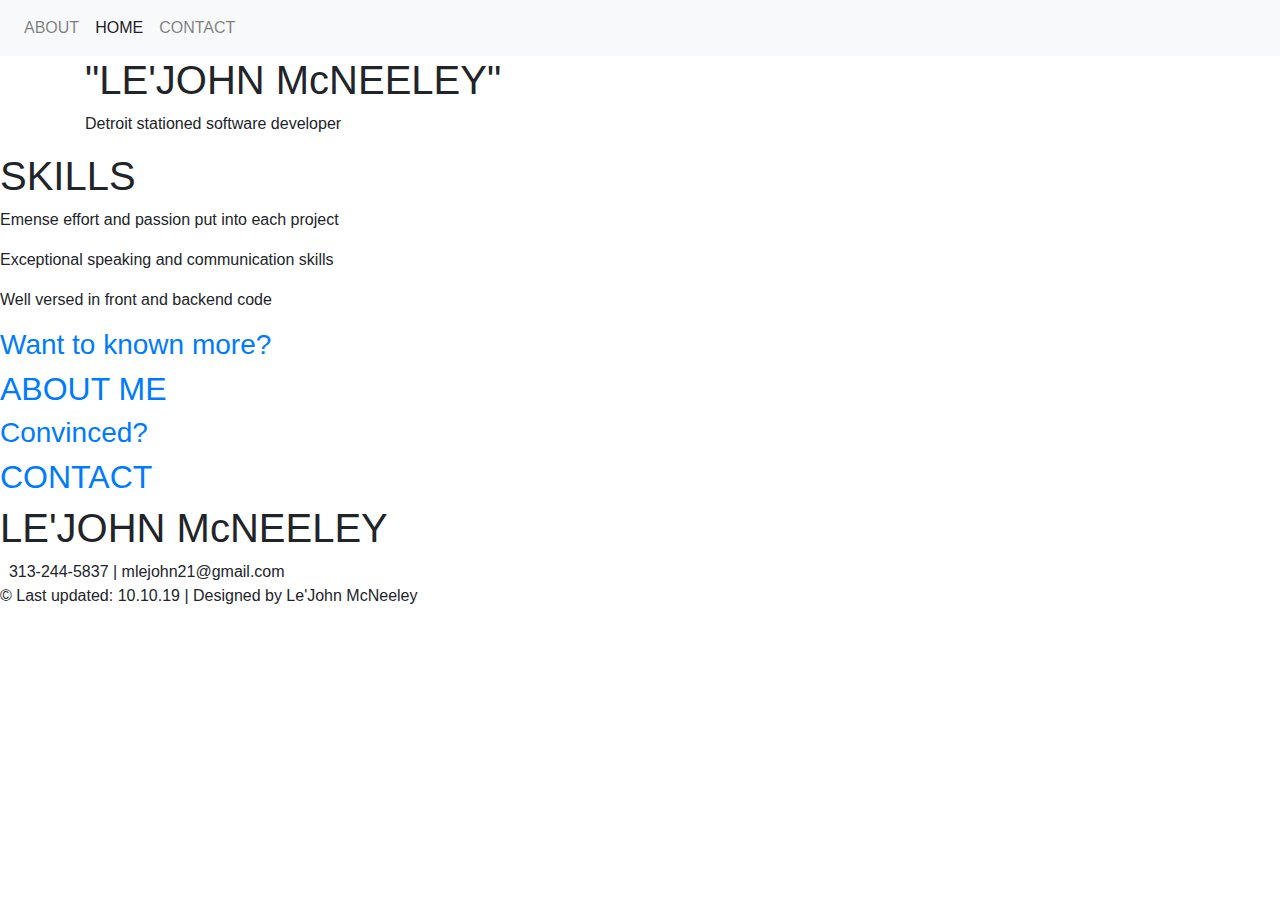
==== Index.html @ df3cfb6c "secondpush" ====
<!DOCTYPE html>
<html>

<head>
    <meta charset="utf-8">
    <title></title>
    <meta name="author" content="">
    <meta name="description" content="">
    <meta name="viewport" content="width=device-width, initial-scale=1">

    <link rel="stylesheet" href="https://use.fontawesome.com/releases/v5.2.0/css/all.css"
        integrity="sha384-hWVjflwFxL6sNzntih27bfxkr27PmbbK/iSvJ+a4+0owXq79v+lsFkW54bOGbiDQ" crossorigin="anonymous">
    <link href="css/normalize.css" rel="stylesheet">
    <link href="../css/index.css" rel="stylesheet">
    <link rel="stylesheet" href="https://stackpath.bootstrapcdn.com/bootstrap/4.3.1/css/bootstrap.min.css"
        integrity="sha384-ggOyR0iXCbMQv3Xipma34MD+dH/1fQ784/j6cY/iJTQUOhcWr7x9JvoRxT2MZw1T" crossorigin="anonymous">
</head>

<body>
    <!---------------- navbar----------------->
    <div class="nav-container">
        <nav class="navbar navbar-expand-lg navbar-light bg-light">
            <div class="collapse navbar-collapse" id="navbarNavAltMarkup">
                <div class="navbar-nav">
                    <a id="nav-text1" class="nav-item nav-link" href="AboutMe.html">ABOUT</a>
                    <a id="nav-text2" class="nav-item nav-link active" href="Index.html">HOME<span
                            class="sr-only">(current)</span></a>
                    <a id="nav-text3" class="nav-item nav-link" href="Contact.html">CONTACT</a>
                </div>
            </div>
        </nav>
    </div>
    <!---------------- navbar----------------->



    <section>
        <div class="container">
            <h1 class="title">"LE'JOHN McNEELEY"</h1>
            <p class="home-paragraph">Detroit stationed software developer </p>
        </div>

        <!-- icons -->
        <div class="icons">
        <a href="https://www.linkedin.com/in/lejohn-mcneeley-910022193/"><i id="linkedin" class="fab fa-linkedin"></i></a>
            <a href="https://www.facebook.com/"><i id="twitter" class="fab fa-facebook-square"></i></a>
           <a href="https://github.com/lejohnm"> <i id="github" class="fab fa-github-square"></i></a>
        </div>

        <div class="arrow-container">
            <i id="arrow-down" class="fas fa-caret-down"></i>
        </div>
    </section>


    <section class="home-scroll">
        <h1 class="title2">SKILLS</h1>
        <div class="strength-container">
            <div class="strengths-row">
                <div class="strengths">
                    <i class="fas fa-heart"></i>
                </div>
                <div class="strengths">
                    <i class="far fa-comments"></i>
                </div>
                <div class="strengths">
                    <i class="fas fa-laptop-code"></i>
                </div>
            </div>
            <div class="strengths-row">
                <p class="skill-text">Emense effort and passion put into each project</p>
                <p class="skill-text">Exceptional speaking and communication skills</p>
                <p class="skill-text">Well versed in front and backend code</p>
            </div>
        </div>
        <div class="arrow-container">
                <i id="arrow-down2" class="fas fa-caret-down"></i>
            </div>


    </section>



    <section>
        <div class="main-container">
            <div class="flex-child1">
                <div class="about-link">
                    <a href="AboutMe.html"> 
                <h3 class="more">Want to known more?</h3>
                <h2 class="more2">ABOUT ME</h2>
                </a>
            </div>
            </div>
            <div class="flex-child2">
                    <div class="contact-link">
                        <a href="Contact.html">
                            <h3 class="convince">Convinced?</h3>
                            <h2 class="more3">CONTACT</h2>
                        </a>
                            </div>
            </div>
        </div>
    

    </section>


<!--footer-->
    <div class="footer">
        <h1>
            <span class="foot-title">
                LE'JOHN McNEELEY
            </span>
        </h1>
            <span>
                <i class="phone">
                </i>
                &nbsp; 313-244-5837 | mlejohn21@gmail.com
            </span>
        <div class="footer-bottom">
            &copy; Last updated: 10.10.19 | Designed by Le'John McNeeley
        </div>
        </div>



        <script src="https://ajax.googleapis.com/ajax/libs/jquery/2.1.4/jquery.min.js"></script>
</body>
</html>
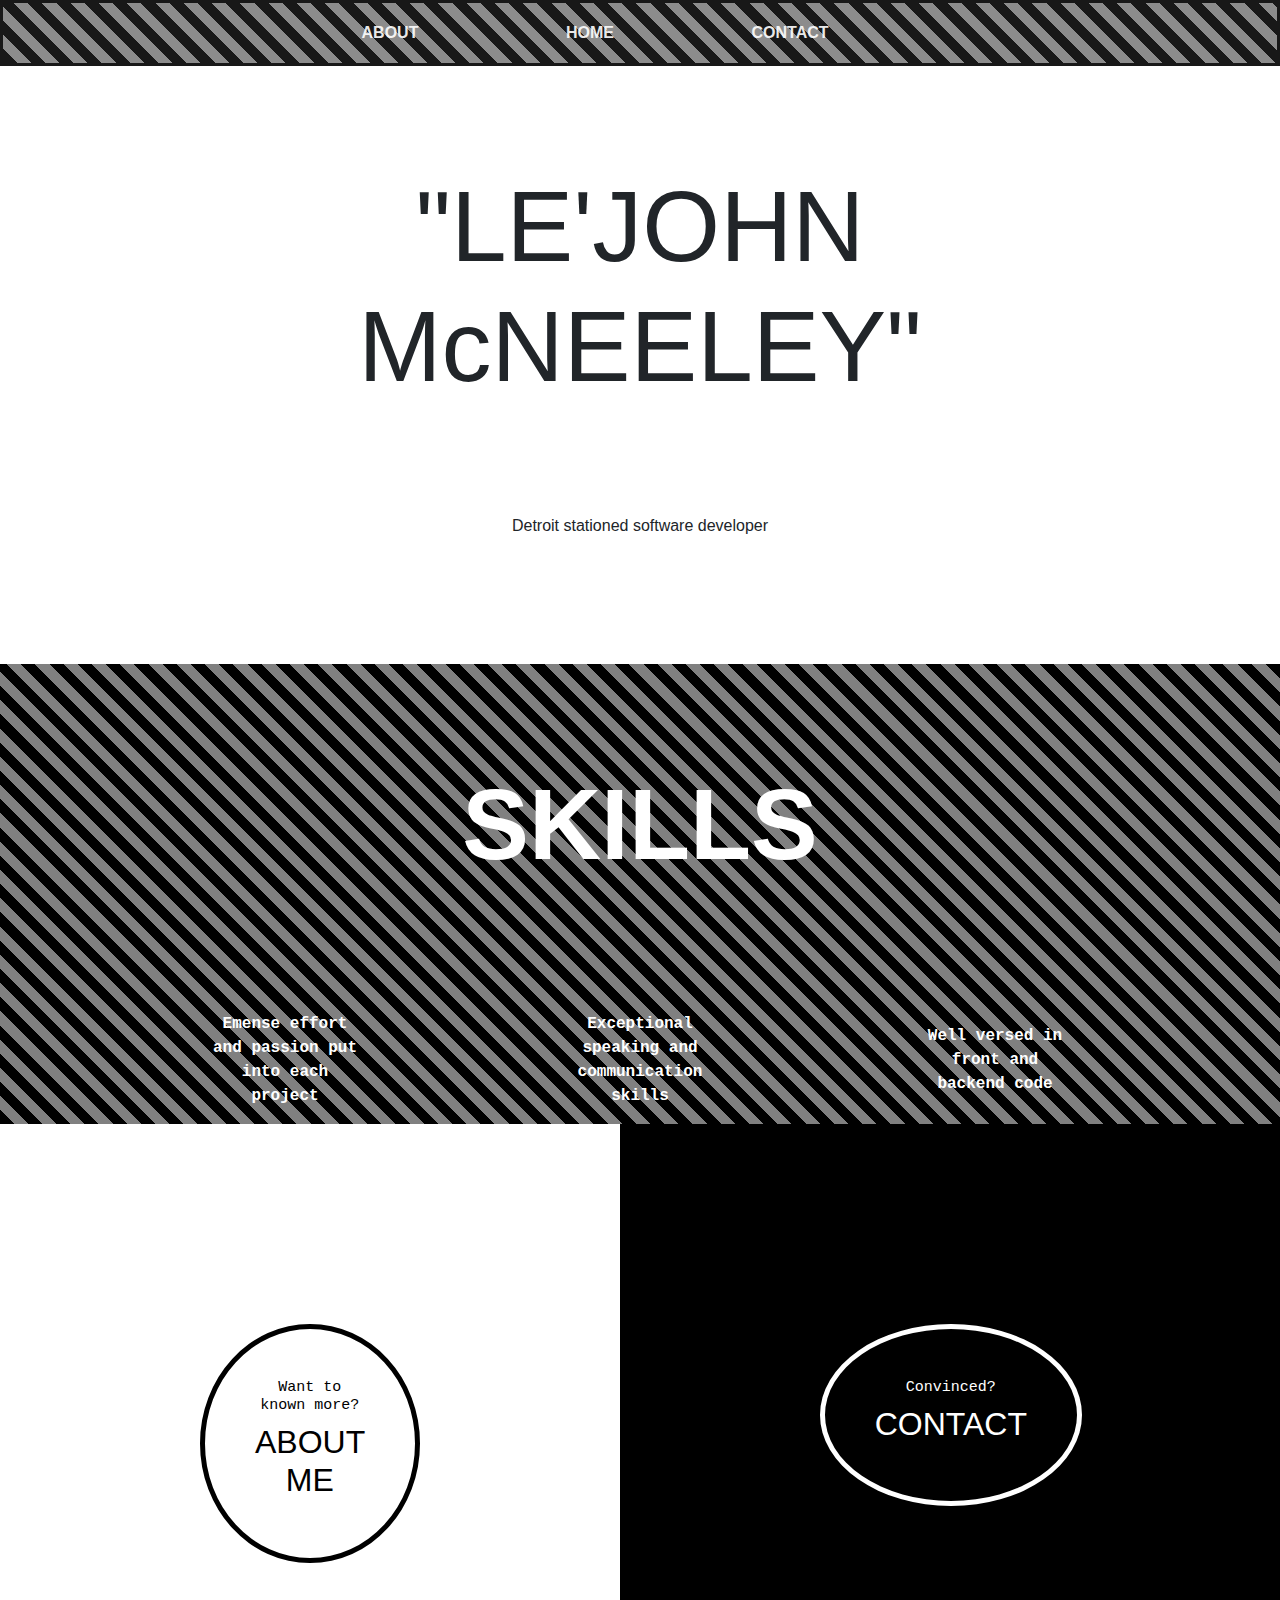
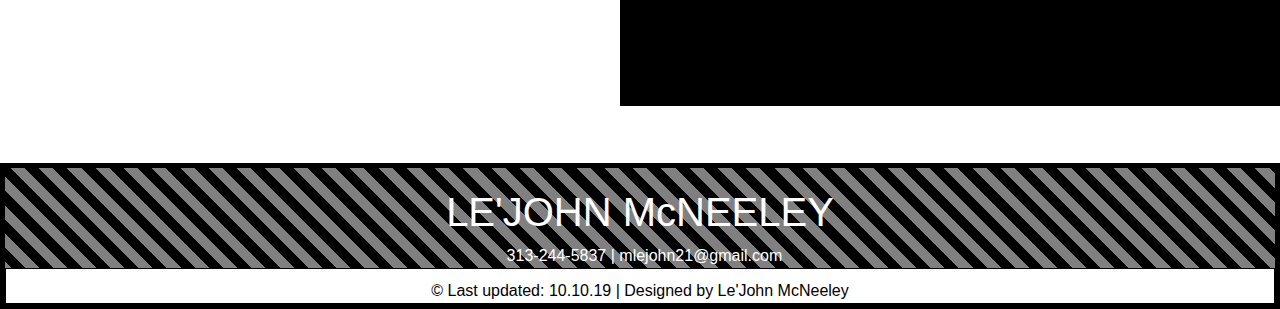
==== commit 271678e6: "last push i swear" ====
--- a/Index.html
+++ b/Index.html
@@ -11,7 +11,7 @@
     <link rel="stylesheet" href="https://use.fontawesome.com/releases/v5.2.0/css/all.css"
         integrity="sha384-hWVjflwFxL6sNzntih27bfxkr27PmbbK/iSvJ+a4+0owXq79v+lsFkW54bOGbiDQ" crossorigin="anonymous">
     <link href="css/normalize.css" rel="stylesheet">
-    <link href="../css/index.css" rel="stylesheet">
+    <link href="./index.css" rel="stylesheet">
     <link rel="stylesheet" href="https://stackpath.bootstrapcdn.com/bootstrap/4.3.1/css/bootstrap.min.css"
         integrity="sha384-ggOyR0iXCbMQv3Xipma34MD+dH/1fQ784/j6cY/iJTQUOhcWr7x9JvoRxT2MZw1T" crossorigin="anonymous">
 </head>
--- a/index.css
+++ b/index.css
@@ -0,0 +1,329 @@
+
+.nav-contaner {
+    display: flex;
+    opacity: 0.9;
+}
+.navbar {
+ background: repeating-linear-gradient(
+        45deg,
+        black,
+        black 10px,
+        grey 10px,
+        grey 20px
+      ); 
+      opacity: 0.9;
+      border: 3px solid black;
+}
+.nav-item {
+    opacity: 0.9;
+margin-right: 100px;
+}
+
+#nav-text1:hover {
+    opacity: 1;
+    background: repeating-linear-gradient(
+        45deg,
+        grey,
+        grey 10px,
+        black 10px,
+        black 20px
+      ); 
+    color: white;
+    font-weight: bolder;
+}
+#nav-text2:hover {
+    opacity: 1;
+    background: repeating-linear-gradient(
+        45deg,
+        grey,
+        grey 10px,
+        black 10px,
+        black 20px
+      ); 
+    color: white;
+    font-weight: bolder;
+}
+#nav-text3:hover {
+    opacity: 1;
+    background: repeating-linear-gradient(
+        45deg,
+        grey,
+        grey 10px,
+        black 10px,
+        black 20px
+      ); 
+    color: white;
+    font-weight: bolder;
+}
+
+#nav-text1 {
+    color: white;
+    /* border: solid 1px black;
+    background-color: grey; */
+    padding: 10px;
+    width: 100px;
+    text-align: center;
+ font-weight: bold;
+}
+
+#nav-text2 {
+    color: white;
+    /* border: solid 1px black;
+    background-color: grey; */
+    padding: 10px;
+    width: 100px;
+    text-align: center;
+    font-weight: bold;
+}
+#nav-text3 {
+    color: white;
+    /* border: solid 1px black;
+    background-color: grey; */
+    padding: 10px;
+    width: 100px;
+    text-align: center;
+    font-weight: bold;
+   
+
+}
+
+.collapse {
+    justify-content: center;
+}
+
+.title {
+    text-align: center;
+    padding: 100px;
+    font-size: 100px;
+    font-family: Impact, Charcoal, sans-serif;
+}
+.title2 {
+    text-align: center;
+    padding: 100px;
+    font-size: 100px;
+    font-family: Impact, Charcoal, sans-serif;
+    color: white;
+    font-weight: bolder;
+}
+
+.home-paragraph {
+    text-align: center;
+}
+
+.container {
+    display: flex;
+    flex-direction: column;
+}
+
+.icons {
+    font-size: 40pt;
+    text-align: center;
+    padding: 15px;
+    
+}
+
+#linkedin {
+    transition: transform .2s;
+    padding: 20px;
+}
+#linkedin:hover {
+    transform: scale(1.8);
+    cursor: pointer;
+}
+
+#twitter {
+    transition: transform .2s;
+    padding: 20px;
+}
+#twitter:hover {
+    transform: scale(1.8);
+    cursor: pointer;
+}
+
+#github {
+    transition: transform .2s;
+    padding: 20px;
+}
+#github:hover {
+    transform: scale(1.8);
+    cursor: pointer;
+}
+
+.fa {
+    padding: px;
+    text-decoration-color: none;
+}
+
+
+.arrow-container {
+display: flex;
+justify-content: center;
+}
+
+#arrow-down {
+    font-size: 200px;
+}
+
+#arrow-down2 {
+    font-size: 200px;
+    color: white;
+}
+
+
+section {
+    width: 100%;
+    display: flex;
+}
+
+.home-scroll {
+    background: repeating-linear-gradient(
+        45deg,
+        black,
+        black 10px,
+        grey 10px,
+        grey 20px);
+}
+.strength-container {
+    display: flex;
+    flex-direction: column;
+    justify-content: center;
+    align-content: center;
+    margin-left: 200px;
+    
+}
+
+.strengths-row {
+    display: flex;
+    justify-content: center;
+    align-items: center;
+}
+
+.strengths {
+    display: flex;
+    flex-direction: row;
+    justify-content: center;
+    align-items: center;
+    color: white; 
+   font-size: 100pt;
+   font-weight: bold;
+   width: 155px;
+   margin-right: 200px;
+   margin-bottom: 20px;
+   transition: transform .2s;
+}
+.strengths:hover {
+    transform: scale(1.5);
+}
+
+.skill-text {
+    max-width: 155px;
+    text-align: center;
+    color: white;
+    font-weight: bold;
+    font-size: 12pt;
+    margin-right: 200px;
+    font-family: OCR A Std, monospace;
+}
+
+.footer {
+    color: white;
+    border: solid 5px black;
+    height: 100%;
+  width: 100%;
+  overflow: auto;
+  text-align: center;
+  background: repeating-linear-gradient(
+    45deg,
+    grey,
+    grey 10px,
+    black 10px,
+    black 20px
+  ); 
+    padding-top: 20px;
+    bottom: 0;
+   
+}
+
+.footer-bottom {
+    background-color: white;
+    border: solid 1px black;
+    padding-top: 10px;
+    color: black;
+}
+
+.main-container {
+    display: flex;
+    flex-direction: row;
+    height: 100%;
+}
+
+.flex-child1 {
+    flex: 1;
+    height: 100%;
+    background-color: white;
+}
+
+.flex-child2 {
+    flex: 1;
+    height: 100%;
+    background-color: black;
+}
+
+.about-link {
+    text-align: center;
+    border: solid 5px black;
+    border-radius: 50%;
+    padding: 50px;
+    margin: 200px;
+    transition: 0.5s;
+}
+
+.about-link:hover {
+    border-radius: 0%;
+}
+.convince {
+    font-size: 15px;
+    font-family: OCR A Std, monospace;
+    color: white;
+}
+.more {
+    font-family: OCR A Std, monospace;
+    font-size: 15px;
+    text-decoration: none;
+    color: black;
+}
+.more:hover {
+    font-family: OCR A Std, monospace;
+    font-size: 15px;
+    text-decoration: none;
+    color: black;
+}
+
+.more2 {
+    color: black;
+    text-decoration: none;
+}
+.more3 {
+    color: white;
+    text-decoration: none;
+}
+.more2:hover {
+    color: black;
+    text-decoration: none;
+}
+
+
+.contact-link {
+    text-align: center;
+    border: solid 5px white;
+    border-radius: 50%;
+    padding: 50px;
+    color: white;
+    margin: 200px;
+    transition: 0.5s;
+}
+
+.contact-link:hover {
+    
+border-radius: 0%;
+}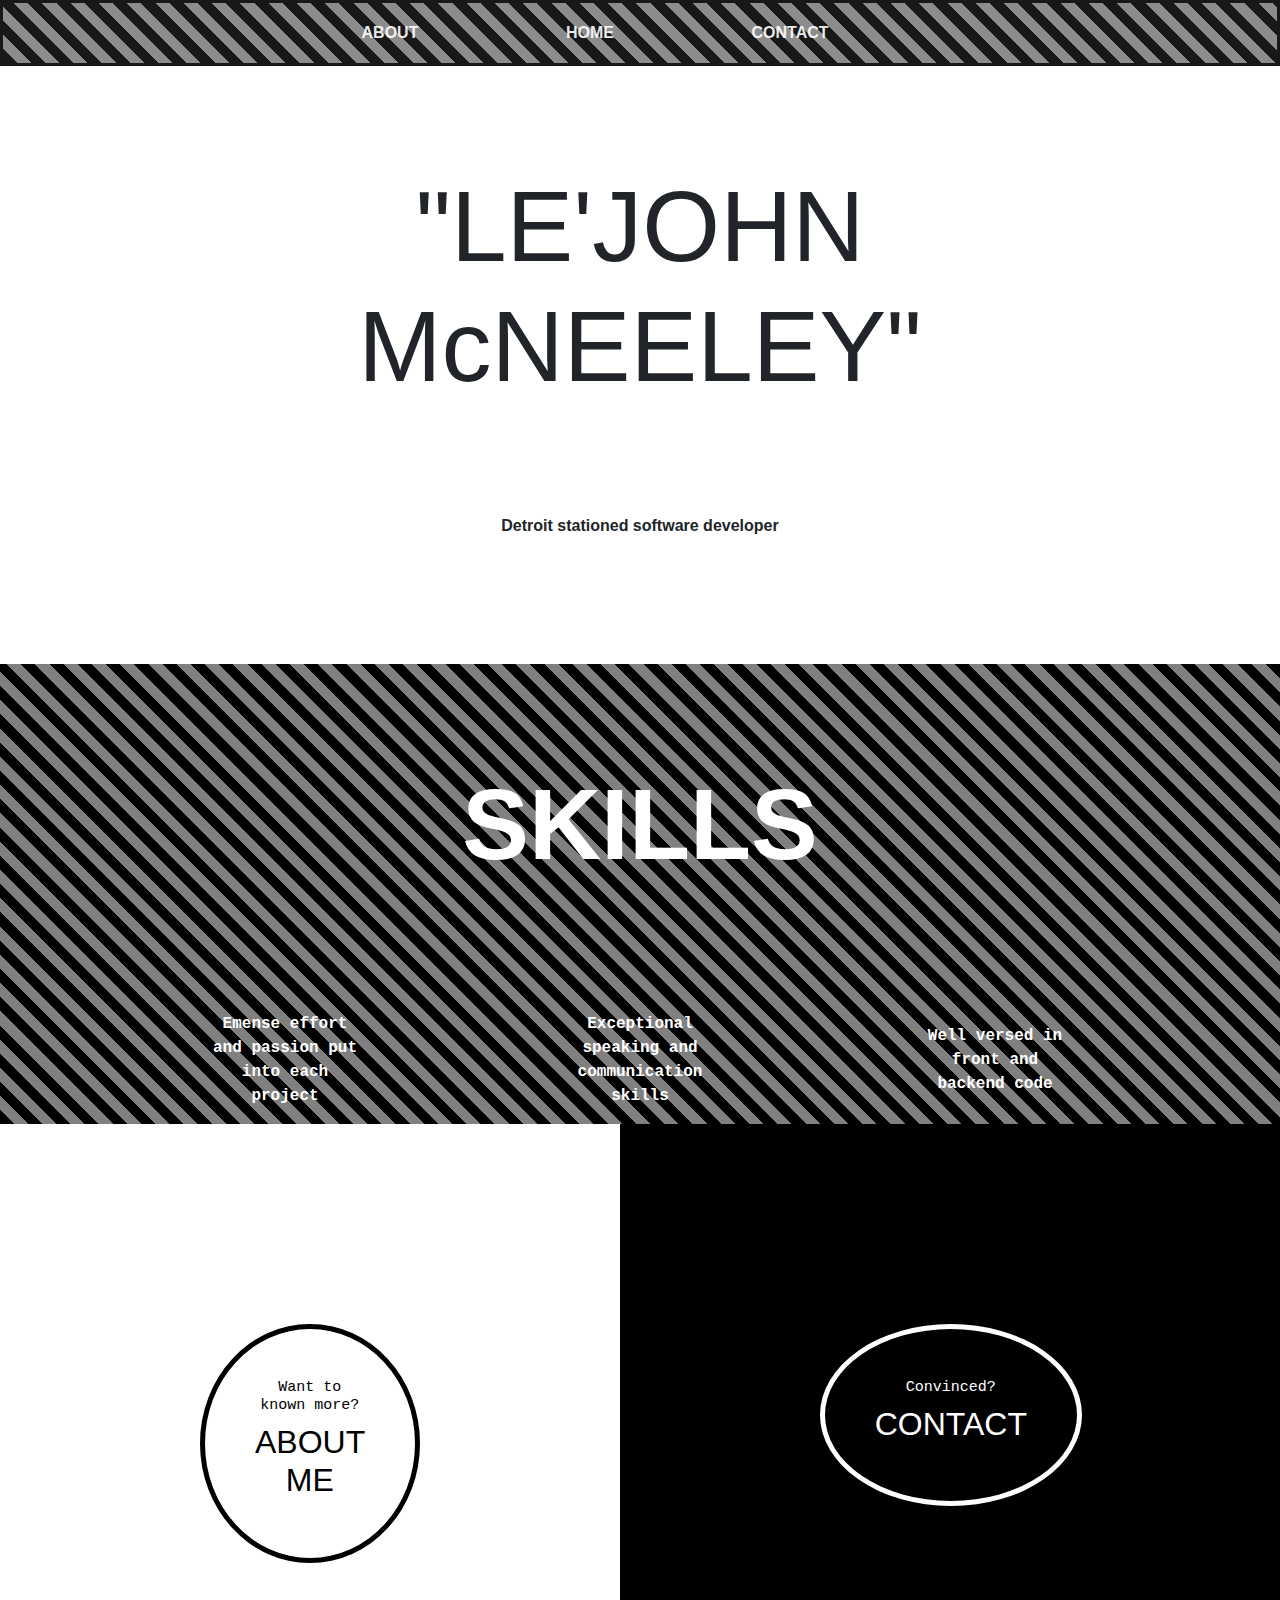
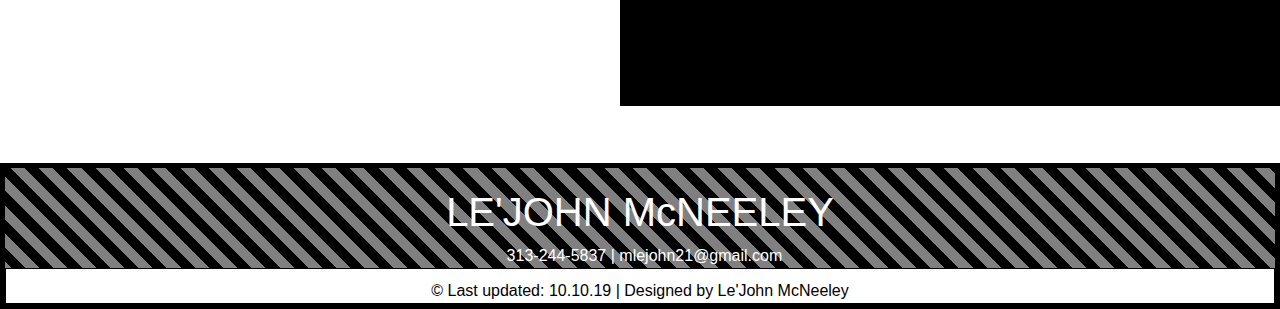
==== commit e72dff02: "refactored" ====
--- a/Index.html
+++ b/Index.html
@@ -3,7 +3,7 @@
 
 <head>
     <meta charset="utf-8">
-    <title></title>
+    <title>Le'John McNeeley</title>
     <meta name="author" content="">
     <meta name="description" content="">
     <meta name="viewport" content="width=device-width, initial-scale=1">
--- a/index.css
+++ b/index.css
@@ -20,40 +20,22 @@
 }
 
 #nav-text1:hover {
-    opacity: 1;
-    background: repeating-linear-gradient(
-        45deg,
-        grey,
-        grey 10px,
-        black 10px,
-        black 20px
-      ); 
-    color: white;
-    font-weight: bolder;
+    border: 5px solid black; 
+    background:white;
+  color: black;
+  font-weight: bolder;
 }
 #nav-text2:hover {
-    opacity: 1;
-    background: repeating-linear-gradient(
-        45deg,
-        grey,
-        grey 10px,
-        black 10px,
-        black 20px
-      ); 
-    color: white;
-    font-weight: bolder;
+    border: 5px solid black; 
+    background:white;
+  color: black;
+  font-weight: bolder;
 }
 #nav-text3:hover {
-    opacity: 1;
-    background: repeating-linear-gradient(
-        45deg,
-        grey,
-        grey 10px,
-        black 10px,
-        black 20px
-      ); 
-    color: white;
-    font-weight: bolder;
+      border: 5px solid black; 
+    background:white;
+  color: black;
+  font-weight: bolder;
 }
 
 #nav-text1 {
@@ -108,6 +90,7 @@
 
 .home-paragraph {
     text-align: center;
+    font-weight: bold;
 }
 
 .container {
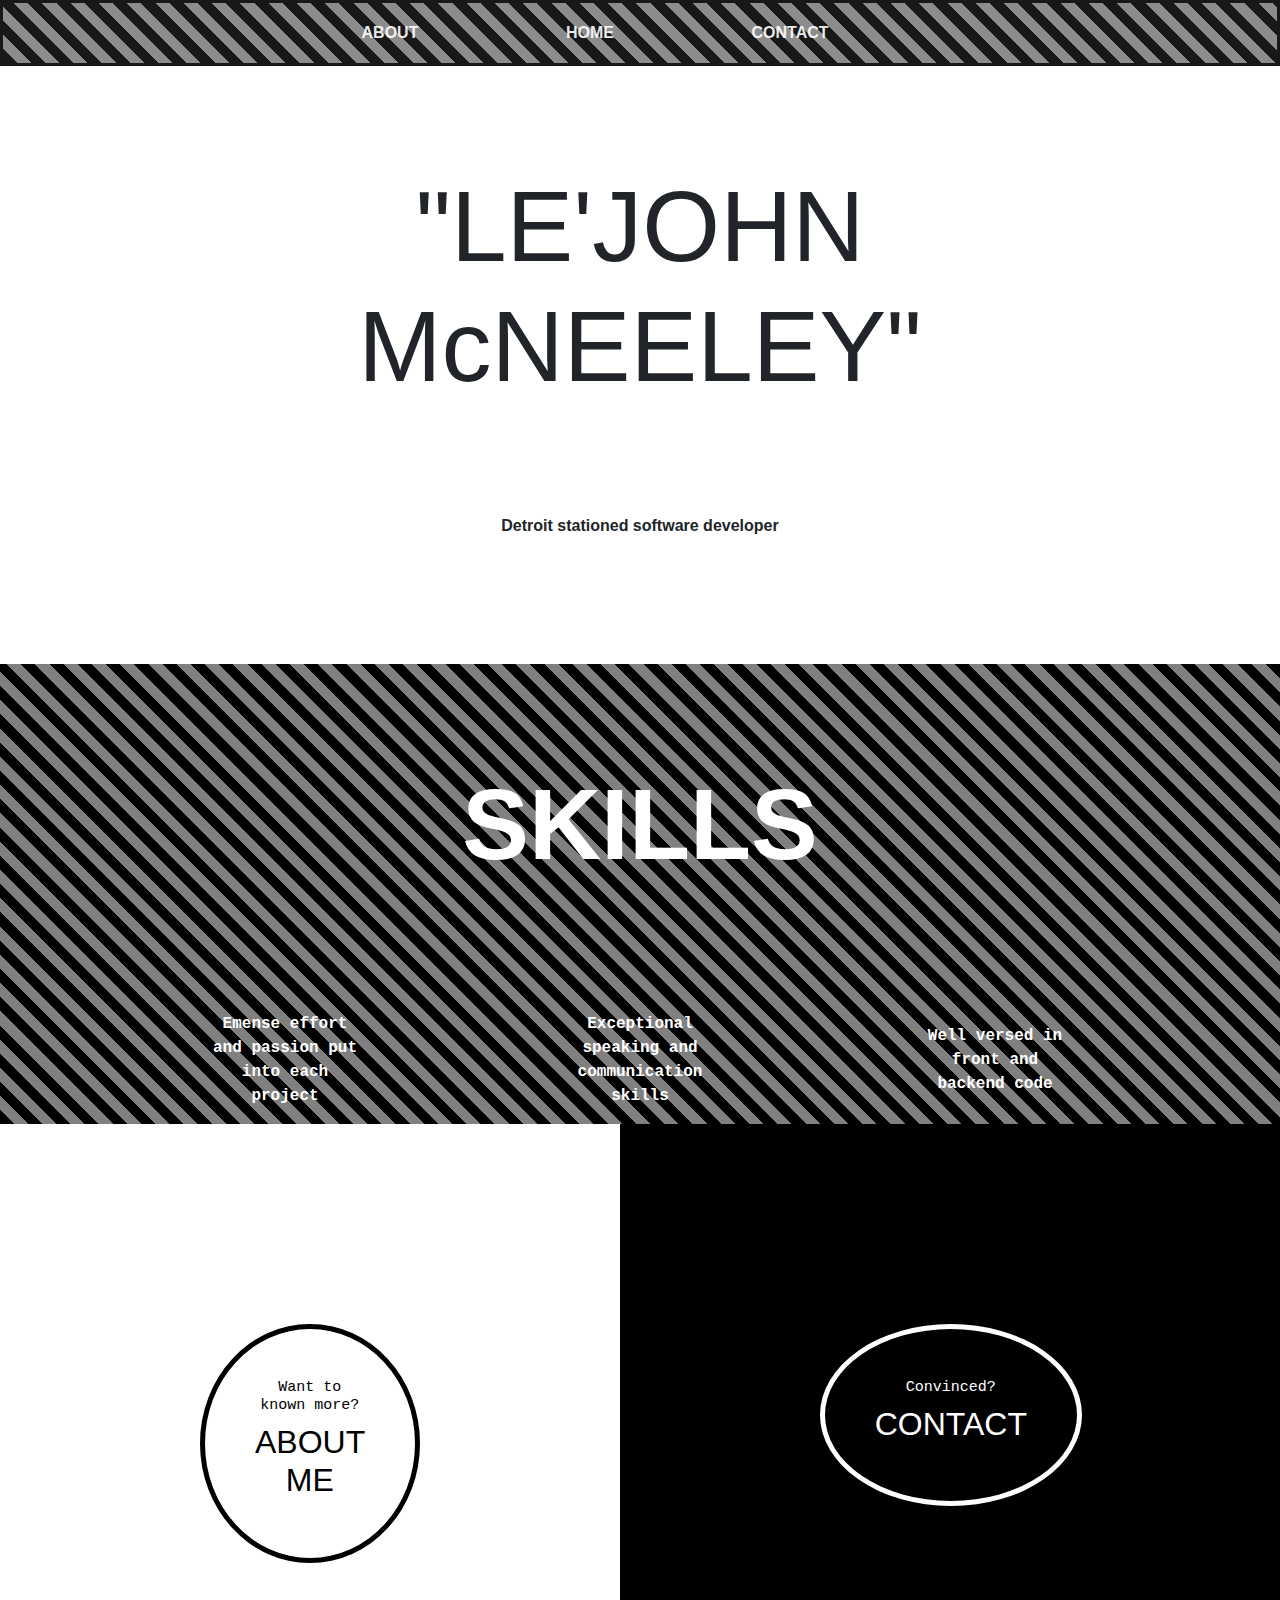
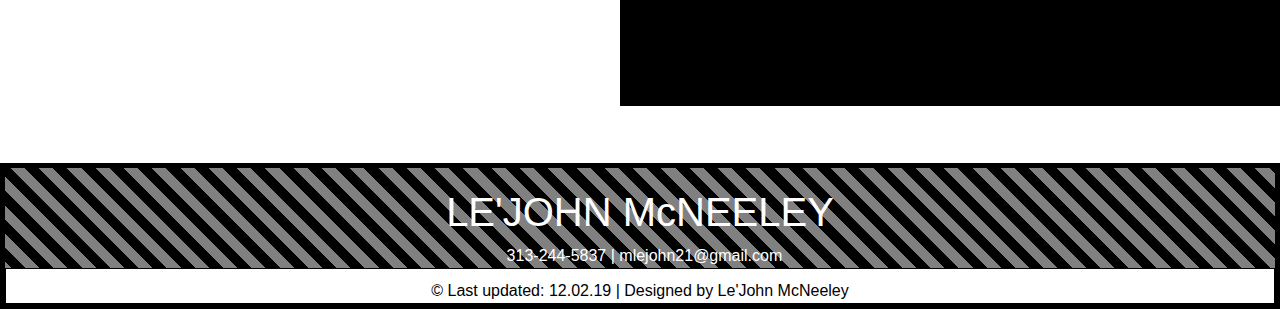
==== commit 75f5cb03: "update" ====
--- a/Index.html
+++ b/Index.html
@@ -119,7 +119,7 @@
                 &nbsp; 313-244-5837 | mlejohn21@gmail.com
             </span>
         <div class="footer-bottom">
-            &copy; Last updated: 10.10.19 | Designed by Le'John McNeeley
+            &copy; Last updated: 12.02.19 | Designed by Le'John McNeeley
         </div>
         </div>
 
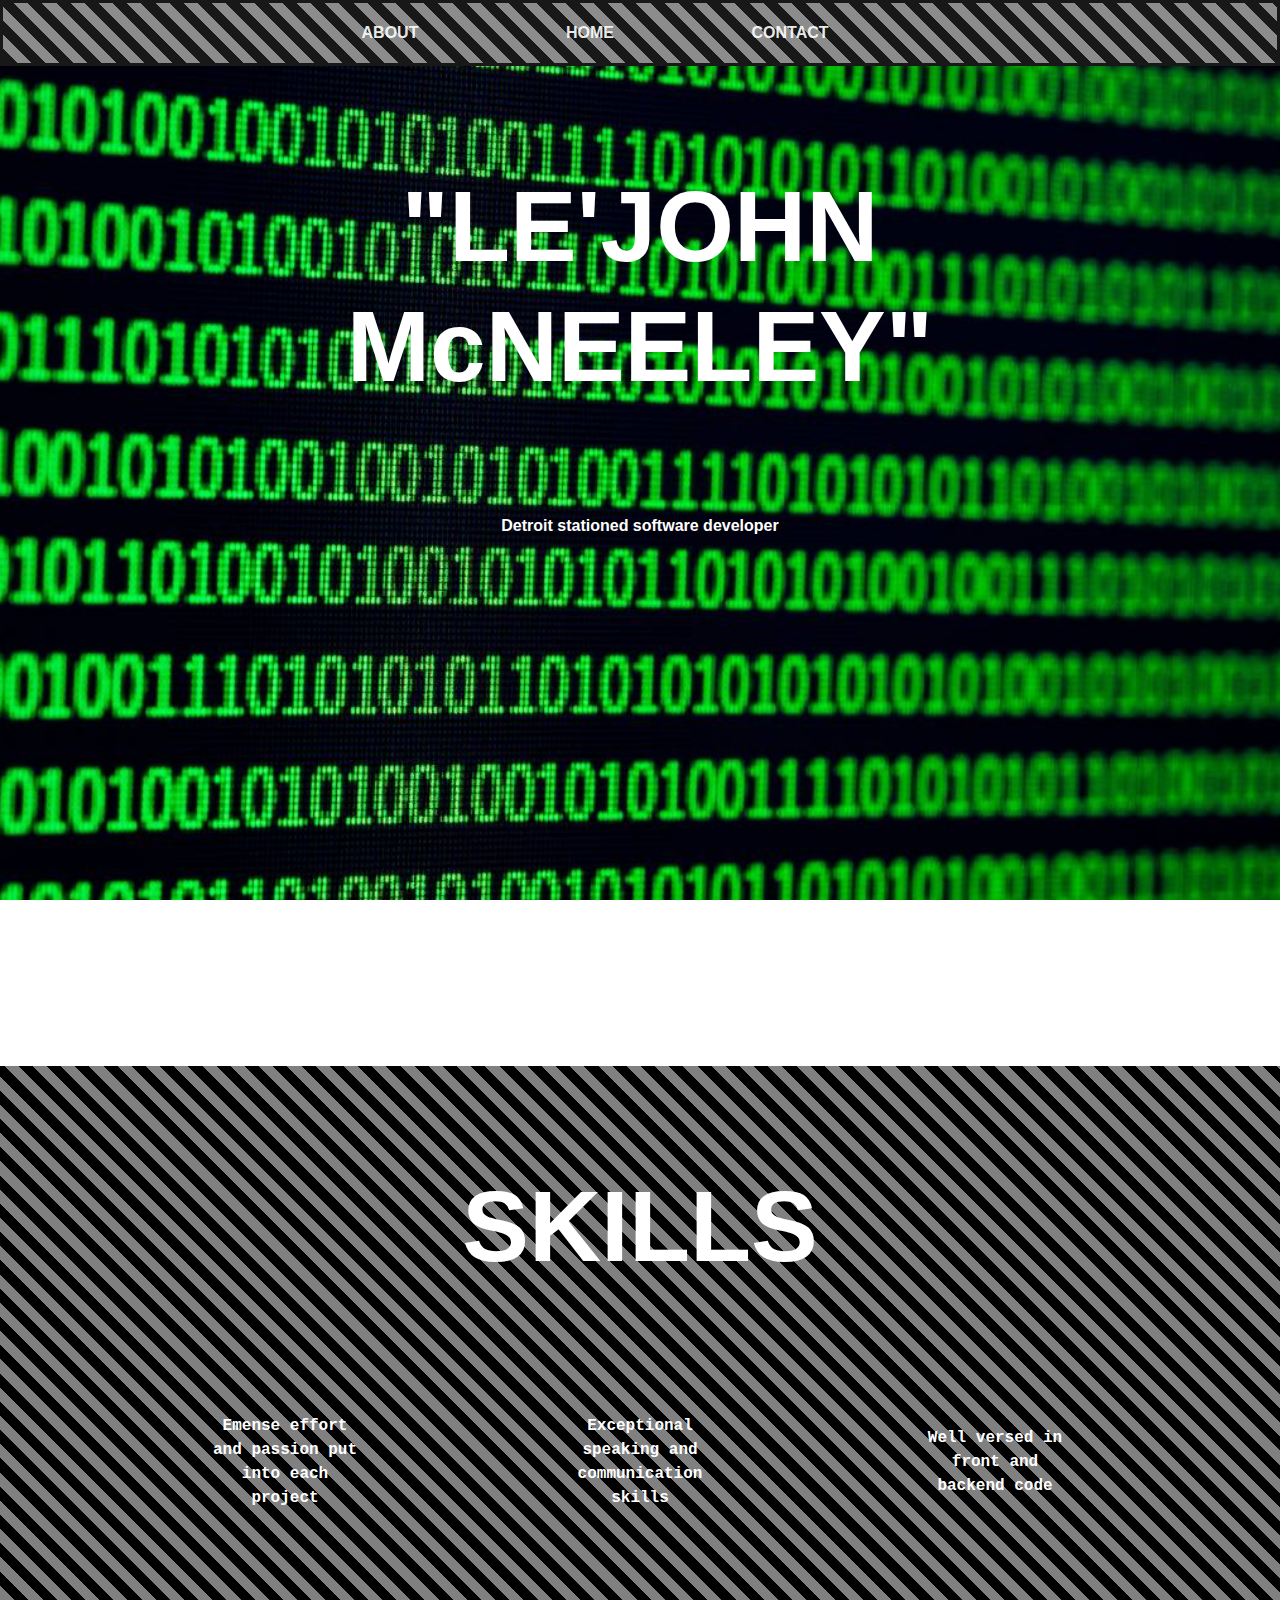
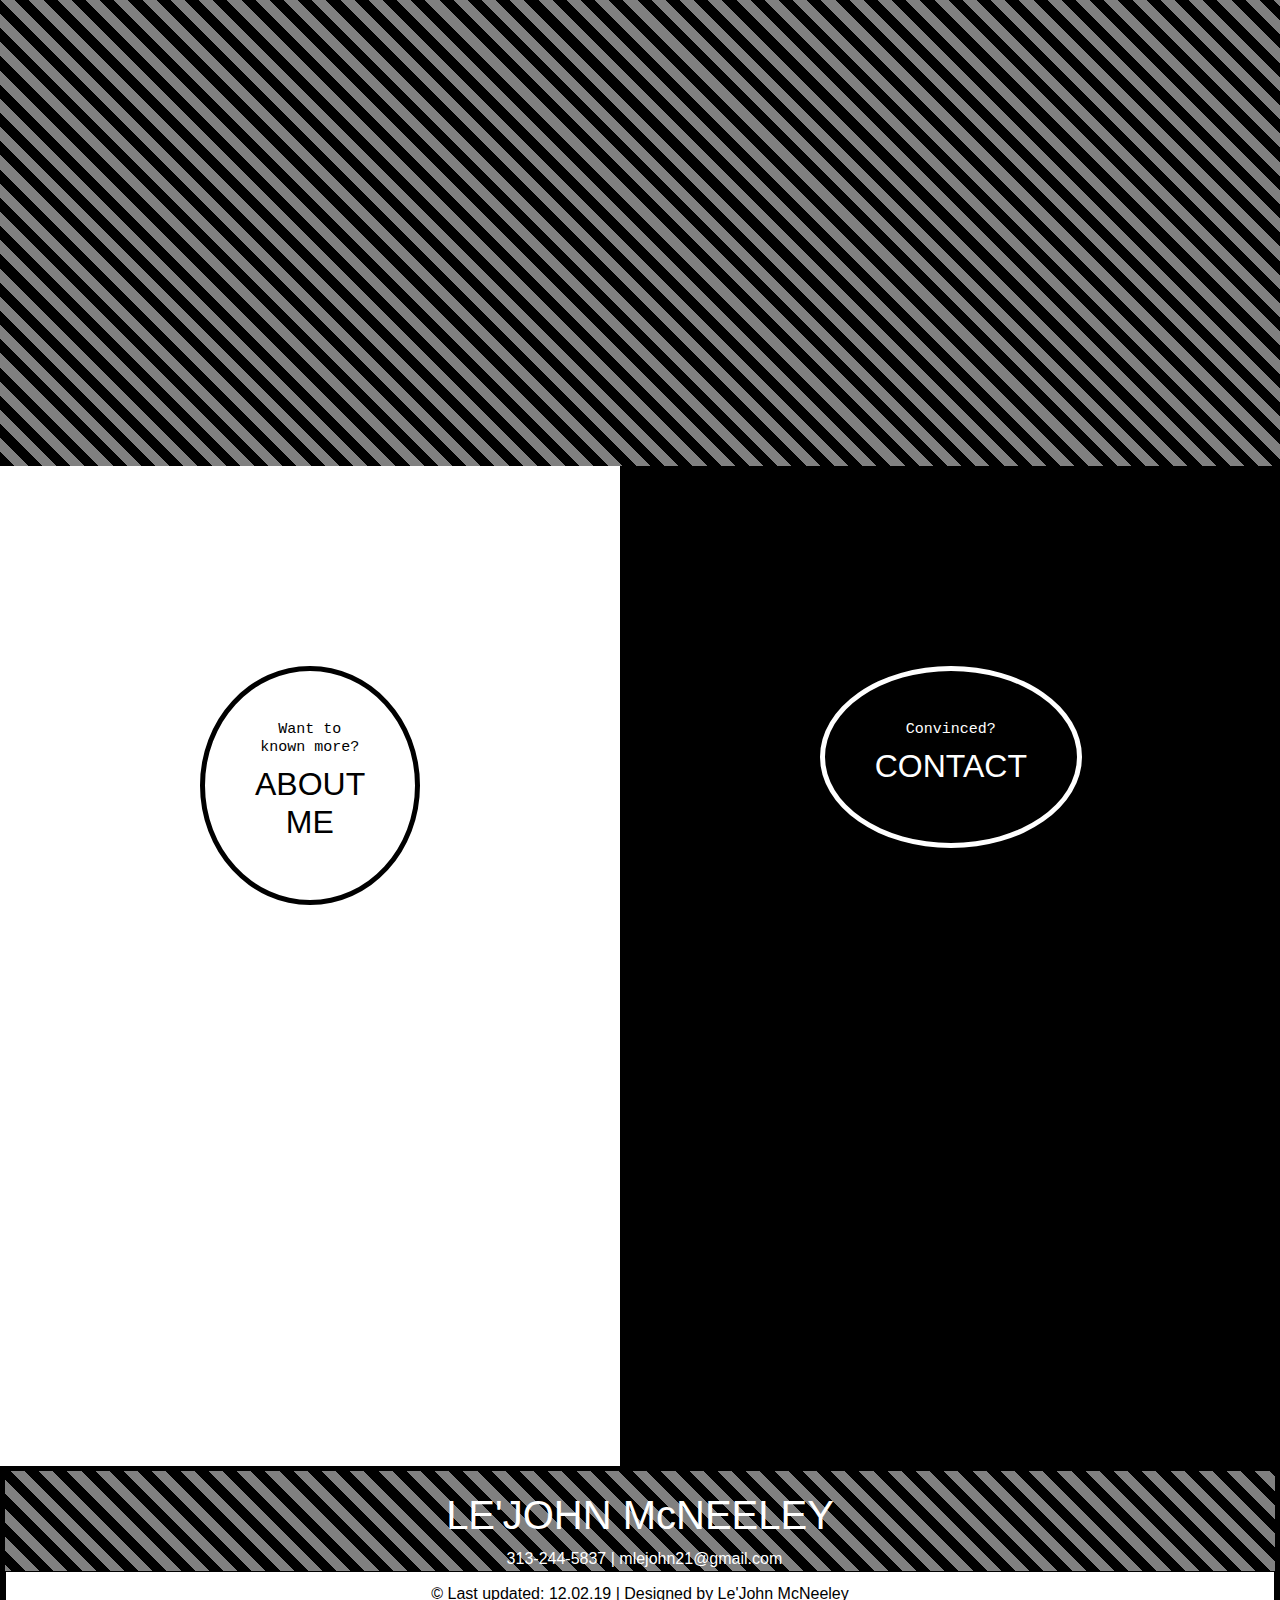
==== commit 902f17ba: "update" ====
--- a/Index.html
+++ b/Index.html
@@ -1,5 +1,5 @@
 <!DOCTYPE html>
-<html>
+<html lang="en">
 
 <head>
     <meta charset="utf-8">
@@ -34,9 +34,9 @@
 
 
 
-    <section>
+    <section  id="homepage">
         <div class="container">
-            <h1 class="title">"LE'JOHN McNEELEY"</h1>
+            <h1 class="title2">"LE'JOHN McNEELEY"</h1>
             <p class="home-paragraph">Detroit stationed software developer </p>
         </div>
 
@@ -48,7 +48,7 @@
         </div>
 
         <div class="arrow-container">
-            <i id="arrow-down" class="fas fa-caret-down"></i>
+            <i id="arrow-down2" class="fas fa-caret-down"></i>
         </div>
     </section>
 
@@ -125,6 +125,6 @@
 
 
 
-        <script src="https://ajax.googleapis.com/ajax/libs/jquery/2.1.4/jquery.min.js"></script>
+        <!-- <script src="https://ajax.googleapis.com/ajax/libs/jquery/2.1.4/jquery.min.js"></script> -->
 </body>
 </html>--- a/index.css
+++ b/index.css
@@ -1,3 +1,7 @@
+html {
+    scroll-behavior: smooth;
+  }
+
 
 .nav-contaner {
     display: flex;
@@ -78,6 +82,7 @@
     padding: 100px;
     font-size: 100px;
     font-family: Impact, Charcoal, sans-serif;
+    color: black;
 }
 .title2 {
     text-align: center;
@@ -96,6 +101,7 @@
 .container {
     display: flex;
     flex-direction: column;
+    color: white;
 }
 
 .icons {
@@ -145,6 +151,7 @@
 
 #arrow-down {
     font-size: 200px;
+    color: black;
 }
 
 #arrow-down2 {
@@ -156,7 +163,20 @@
 section {
     width: 100%;
     display: flex;
-}
+    min-height: 1000px;
+}
+
+ #homepage {
+    background-image: url('codebackground.jpg');
+    width: 100%;
+    height: 1000px;
+    min-height: 500px; 
+    background-attachment: fixed;
+    background-position: center;
+    background-repeat: no-repeat;
+    background-size: cover;
+   
+} 
 
 .home-scroll {
     background: repeating-linear-gradient(
@@ -237,7 +257,7 @@
 .main-container {
     display: flex;
     flex-direction: row;
-    height: 100%;
+    height: 1000px;
 }
 
 .flex-child1 {
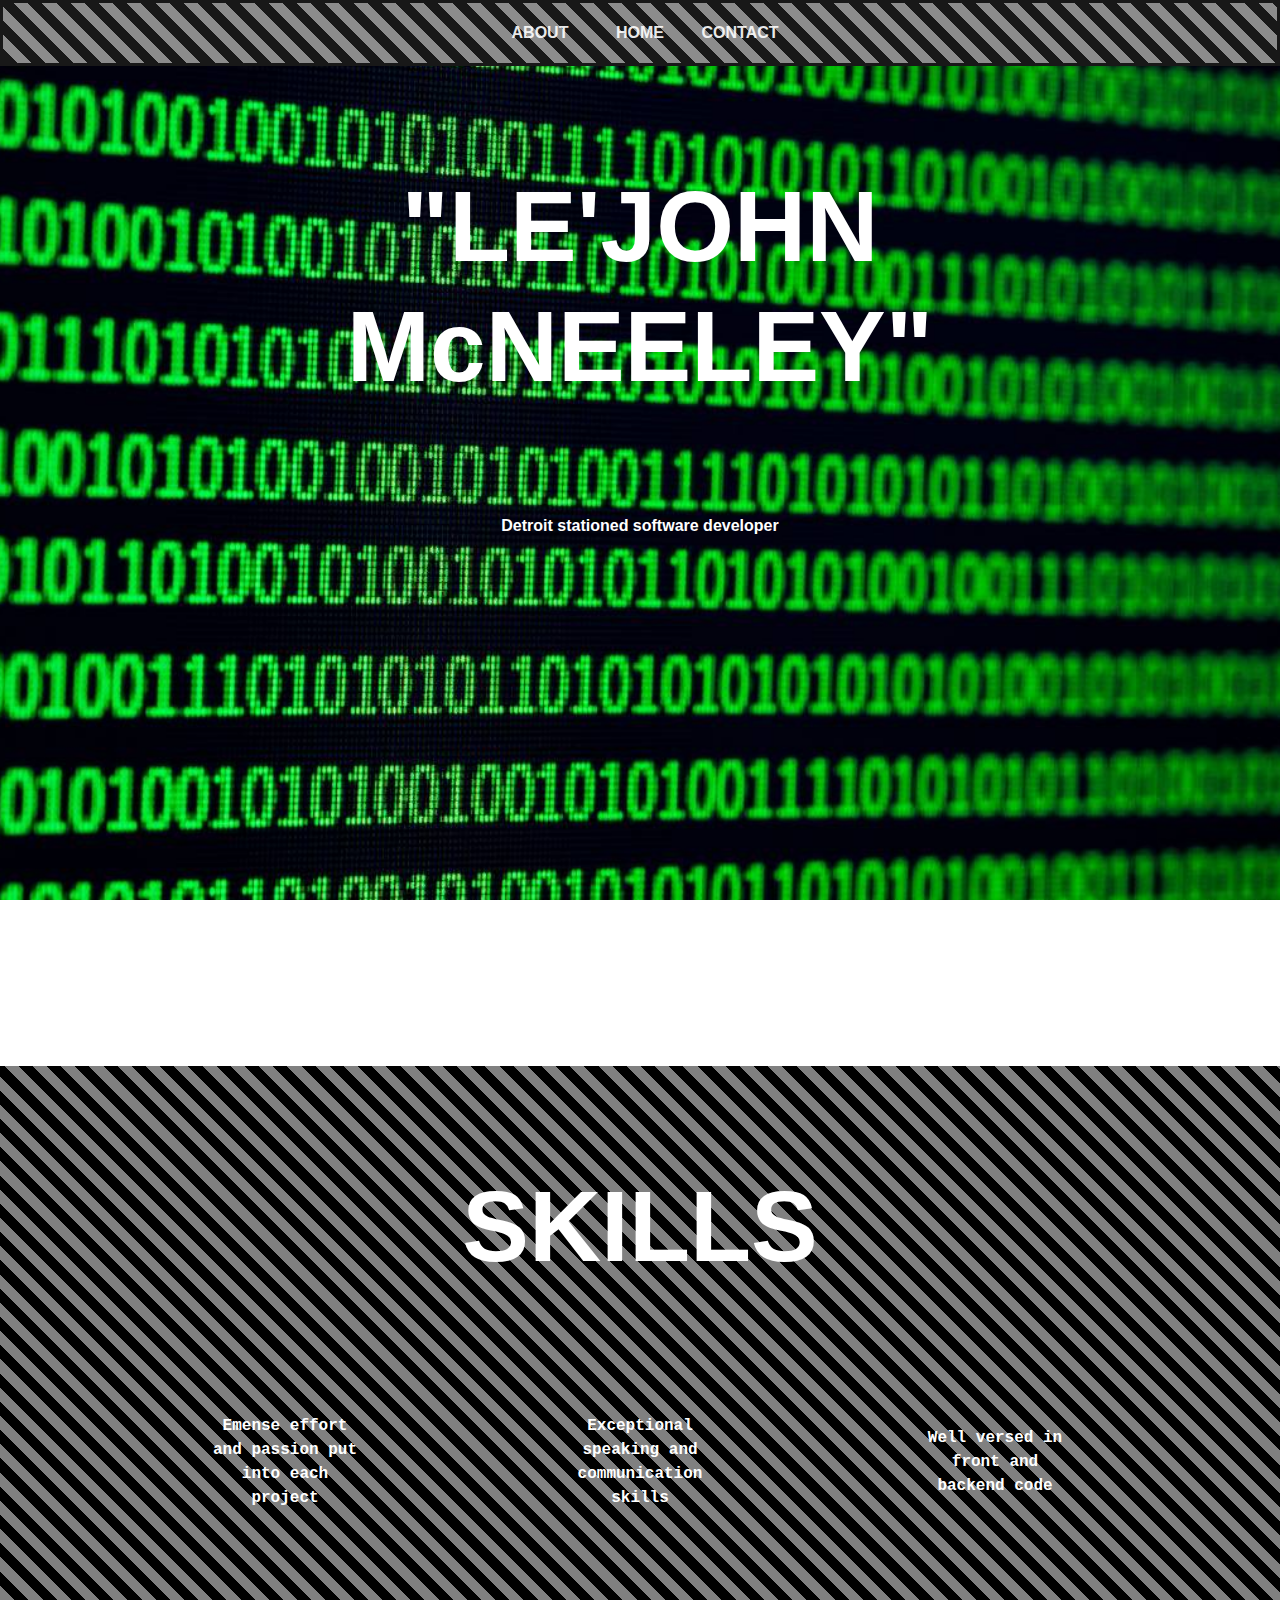
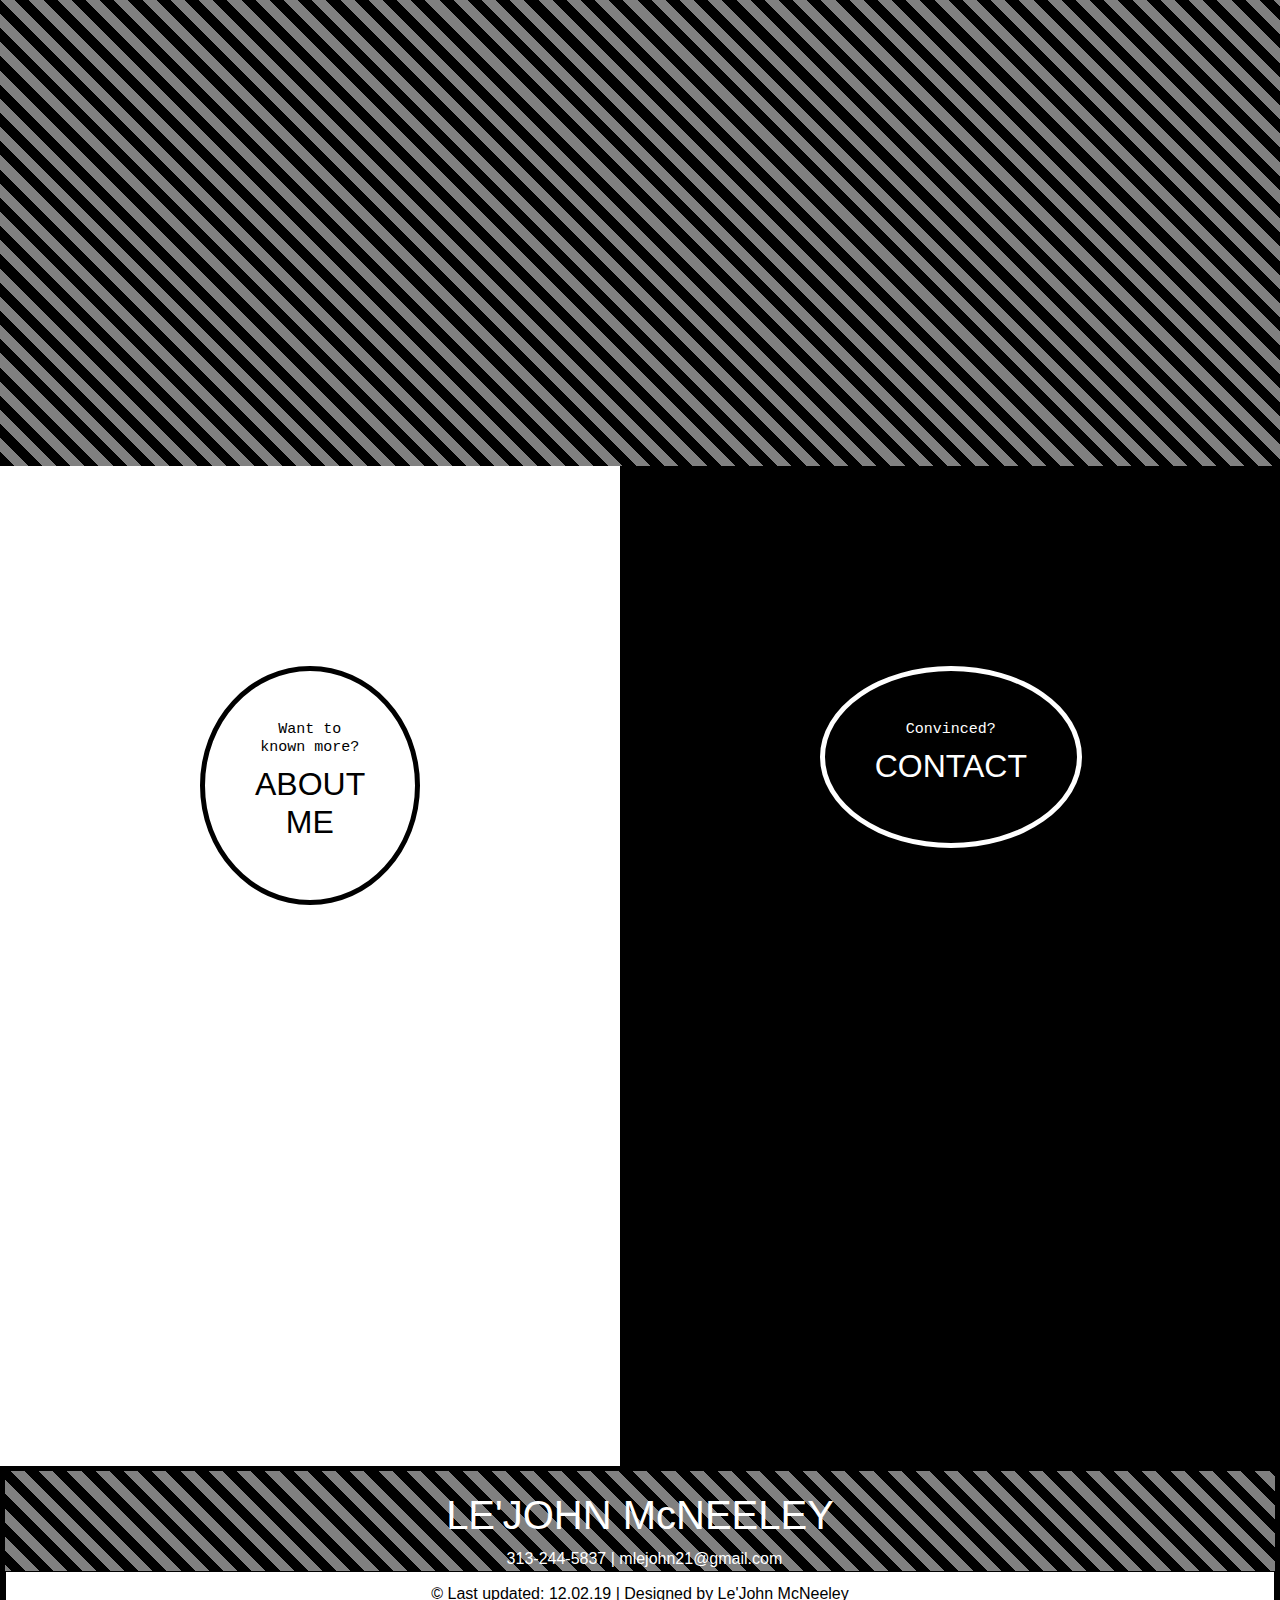
==== commit d8e4276a: "message" ====
--- a/Index.html
+++ b/Index.html
@@ -14,6 +14,7 @@
     <link href="./index.css" rel="stylesheet">
     <link rel="stylesheet" href="https://stackpath.bootstrapcdn.com/bootstrap/4.3.1/css/bootstrap.min.css"
         integrity="sha384-ggOyR0iXCbMQv3Xipma34MD+dH/1fQ784/j6cY/iJTQUOhcWr7x9JvoRxT2MZw1T" crossorigin="anonymous">
+        
 </head>
 
 <body>
--- a/index.css
+++ b/index.css
@@ -20,7 +20,7 @@
 }
 .nav-item {
     opacity: 0.9;
-margin-right: 100px;
+/* margin-right: 100px; */
 }
 
 #nav-text1:hover {
